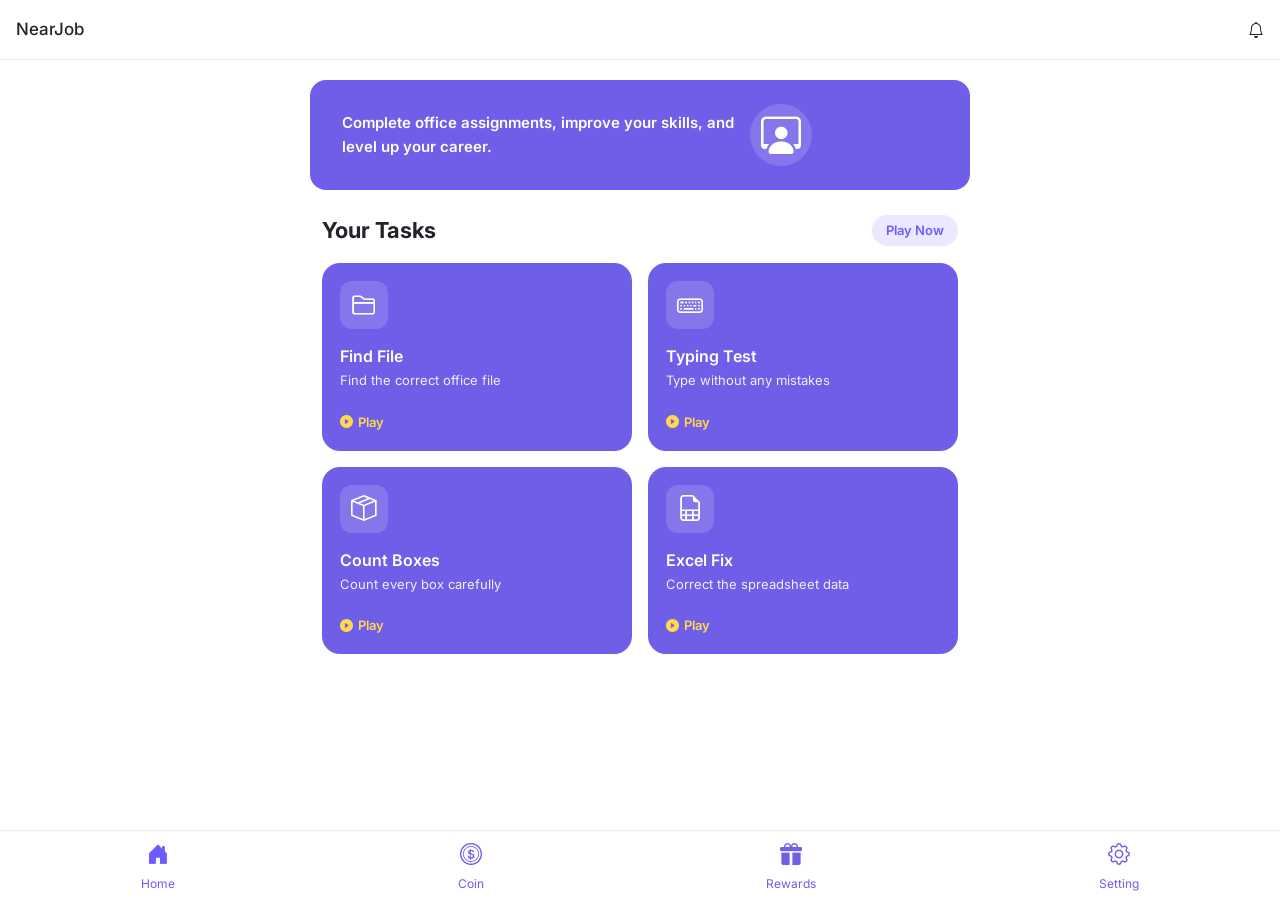
==== index.html @ ea92569c "Update index.html" ====
<!DOCTYPE html>
<html lang="en">
<head>
<meta charset="UTF-8">
<meta name="viewport" content="width=device-width,initial-scale=1,maximum-scale=1,user-scalable=no,shrink-to-fit=no,viewport-fit=cover">

<title> NearJob </title>

<link href="https://cdn.jsdelivr.net/npm/bootstrap@5.3.3/dist/css/bootstrap.min.css" rel="stylesheet">
<link rel="stylesheet" href="https://cdn.jsdelivr.net/npm/bootstrap-icons@1.11.3/font/bootstrap-icons.min.css">

<link rel="stylesheet" href="css/global.css?v=10.07.26">
<link rel="stylesheet" href="css/style.css?v=10.07.26">

</head>
<body>

<!-- Header -->

<header class="header d-flex justify-content-between align-items-center px-3 py-2">

  <!-- Brand -->
  <h1 class="brand m-0"> NearJob </h1>

  <!-- Right Icons -->
  <nav class="d-flex align-items-center gap-2">
      <!-- Notifications -->
      <a href="notifications/notifications.html" class="icon-circle position-relative">
         <i class="bi bi-bell"></i>
     </a>
  </nav>

</header>

<!----------- Banner ----------->

<section class="hero py-4">
    <div class="container">
        <div class="row align-items-center g-3">
            <div class="col-8">
                <h6 class="mb-0">Complete office assignments, improve your skills, and level up your career.</h6>
            </div>
            <div class="col-4 text-end">
                <div class="hero-avatar">
                    <i class="bi bi-person-workspace fs-1"></i>
                </div>
            </div>
        </div>
    </div>
</section>


<div class="container mt-4">

    <div class="d-flex justify-content-between align-items-center mb-3">
        <div class="section-title">  Your Tasks </div>
        <div class="section-sub-title"> Play Now </div>
    </div>


  <!-------------------------------------------------->
    <div class="row g-3">

        <div class="col-6">
            <a href="Games/Find-files.html" class="task-card">
                <div class="icon-box"> <i class="bi bi-folder2"></i> </div>
                <h6>Find File</h6>
                <p>Find the correct office file</p>
                <div class="play-small"> <i class="bi bi-play-circle-fill"></i> Play </div>
            </a>
        </div>

        <div class="col-6">
            <a href="#" class="task-card">
                <div class="icon-box"> <i class="bi bi-keyboard"></i></div>
                <h6>Typing Test</h6>
                <p>Type without any mistakes</p>
                <div class="play-small"> <i class="bi bi-play-circle-fill"></i> Play </div>
            </a>
        </div>

        <div class="col-6">
            <a href="#" class="task-card">
                <div class="icon-box">
                    <i class="bi bi-box-seam"></i>
                </div>
                <h6>Count Boxes</h6>
                <p>Count every box carefully</p>
                <div class="play-small"> <i class="bi bi-play-circle-fill"></i> Play </div>
            </a>
        </div>

        <div class="col-6">
            <a href="#" class="task-card">
                <div class="icon-box"> <i class="bi bi-file-earmark-spreadsheet"></i> </div>
                <h6>Excel Fix</h6>
                <p>Correct the spreadsheet data</p>
                <div class="play-small"> <i class="bi bi-play-circle-fill"></i> Play </div>
            </a>
        </div>

    </div>

</div>

<!-- Bottom Navigation -->

<nav class="bottom-nav">
    <a onclick="window.reload()" class="active"> <i class="bi bi-house-door-fill"></i> Home </a>
    <a href="points/coin-history.html"> <i class="bi bi-coin"></i> Coin </a>
    <a href="points/rewards.html"> <i class="bi bi-gift-fill"></i> Rewards </a>
    <a href="pages/settings.html"> <i class="bi bi-gear"></i> Setting </a>
</nav>

</body>
</html>
---- css/global.css ----
@import url('https://fonts.googleapis.com/css2?family=Inter:ital,opsz,wght@0,14..32,100..900;1,14..32,100..900&display=swap');

:root {
  /* --font-main: system-ui, -apple-system, Roboto, Arial, sans-serif; */  /*  THIS IS FOR SYSTEM FONTS */
  --font-main: "Inter", system-ui, -apple-system, BlinkMacSystemFont, sans-serif;
  
  --body-bg:#ffffff;
  --header: #FFF ;
  --border:#eeeeee;
  --text: #212529 ;

  --primary: #6F5EE8 ;
  --primary-light: #ece8ff ;
  --radius: 16px;

  --brand: #F08D39 ;

  --backbtnBg: #6F5EE8 ;
  --backbtnclr: #fff ;
  --backbtnbdr: #6F5EE8 ;
}

@media (prefers-color-scheme: dark) {
 :root {
      --body-bg: #16181d ;
      
      --header: #22252b ;
      --border:#2f3440;
      --text: #fff ;
   
      --brand: #F08D39;
   
      --backbtnBg: #F08D39 ;
      --backbtnclr: #fff ;
    }
}
/**************************************************/
* {
  margin: 0;
  padding: 0;
  box-sizing: border-box ;
  user-select: none ;
  -webkit-tap-highlight-color: transparent;
  font-optical-sizing: auto;
}

body {
  font-family: var(--font-main);
  color: var(--text);
  animation: pageOpen 0.4s ease-out;
  background: var(--body-bg) ;
}
a { text-decoration:none; color: var(--text) ; }

.newFeature {
    display: none;
}

/*****************************************************/
/*******************************************/
header {
  padding:10px 16px;
  background:var(--header);
  border-bottom:1px solid var(--border);
  position: sticky; top: 0;
  display:flex;
  align-items:center;
  gap:10px;
  height: 60px ;  z-index: 99;
  max-height: 60px ;
}
.brand { font-size: 17px;}

.back-btn{
  width:38px;
  height:38px;
  background: var(--backbtnBg);
  color: var(--backbtnclr);
  border: 2px solid var(--backbtnbdr) ;
  border-radius:10px;
  display:flex;
  align-items:center;
  justify-content:center;
  text-decoration:none;
}
.back-btn:active{ transform:scale(.96); }

.icon-circle {
  
}

/******************************************/
button, a {
  touch-action: manipulation;
}

/********** Keyframes *********/

@keyframes pageOpen {
  from {
    opacity: 0;
    transform: scale(0.96) ;
  }
  to {
    opacity: 1;
    transform: scale(1);
  }
}
---- css/style.css ----
:root {
    
}
/*************** Banner *****************/

.container { max-width:660px; }

.hero{
    margin:0 16px;
    background: var(--primary) ;
    border-radius: var(--radius) ;
    padding:20px;
    color:#fff; margin: 20px auto;
    max-width:660px;
}

.hero h6{
    line-height:1.6;
    font-weight:600;
    margin:0;
    font-size:15px;
}

.hero-avatar{
    width:62px;
    height:62px;
    border-radius:50%;
    background:rgba(255,255,255,.15);
    display:flex;
    align-items:center;
    justify-content:center;
    font-size:34px;
}

/************* Section ****************/

.section-title{
    font-weight:700;
    font-size:22px;
}

.section-sub-title{
    background: var(--primary-light);
    color:#6b5cff;
    border-radius:20px;
    font-size:13px;
    padding:6px 14px;
    text-decoration:none;
    font-weight:600;
}

/******************* Cards ****************/

.task-card{
    display:block;
    background: var(--primary);
    border-radius:18px;
    padding:18px;
    color:#fff;
    text-decoration:none;
    transition:.25s;
    height:100%;
}

.task-card:hover{
    transform: scale(0.98) ;
    color:#fff;
}

.icon-box{
    width:48px;
    height:48px;
    background:rgba(255,255,255,.15);
    border-radius:12px;
    display:flex;
    align-items:center;
    justify-content:center;
    font-size:26px;
    margin-bottom:18px;
}

.task-card h6{
    font-weight:600;
    margin-bottom:5px;
}

.task-card p{
    font-size:13px;
    opacity:.9;
    margin-bottom:18px;
}

.play-small{
    display:inline-flex;
    align-items:center;
    gap:5px;
    color:#ffd84f;
    font-size:13px;
    font-weight:600;
}

/*********** Bottom Navigation ***********/

.bottom-nav{
    position:fixed;
    left:0;
    bottom:0;
    width:100%;
    background: var(--header) ;
    border-top:1px solid var(--border);
    height:70px;
    display:flex;
    justify-content:space-around;
    align-items:center;
}

.bottom-nav a{
    color: var(--primary);
    text-decoration:none;
    display:flex;
    flex-direction:column;
    align-items:center;
    font-size:12px;
}

.bottom-nav a i{
    font-size:22px;
    margin-bottom:3px;
}

.bottom-nav .active{
    color:#6b5cff;
}
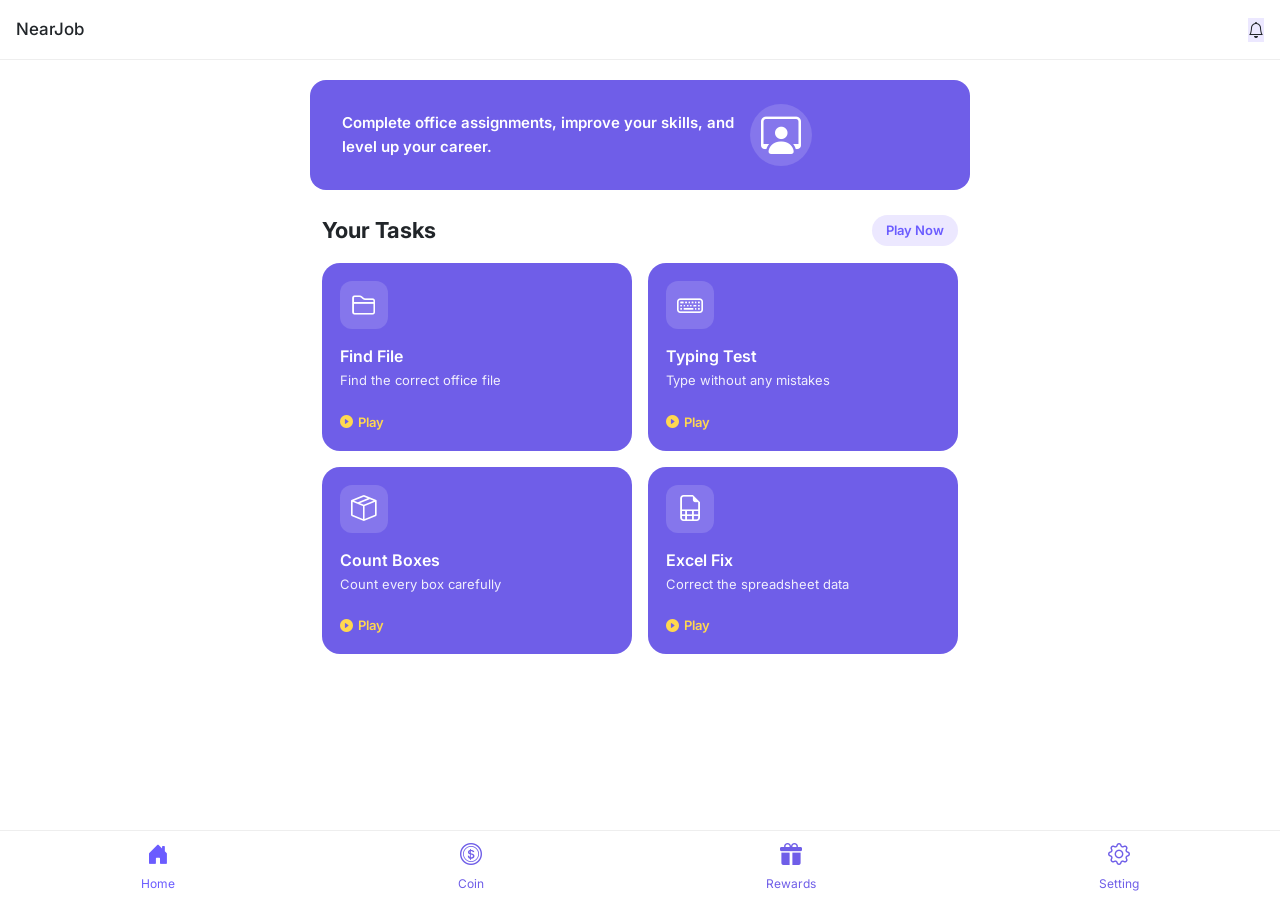
==== commit 81ca37bf: "Update index.html" ====
--- a/index.html
+++ b/index.html
@@ -71,7 +71,7 @@
         </div>
 
         <div class="col-6">
-            <a href="#" class="task-card">
+            <a href="Games/Typing.html" class="task-card">
                 <div class="icon-box"> <i class="bi bi-keyboard"></i></div>
                 <h6>Typing Test</h6>
                 <p>Type without any mistakes</p>
@@ -80,7 +80,7 @@
         </div>
 
         <div class="col-6">
-            <a href="#" class="task-card">
+            <a href="Games/count-box.html" class="task-card">
                 <div class="icon-box">
                     <i class="bi bi-box-seam"></i>
                 </div>
@@ -91,7 +91,7 @@
         </div>
 
         <div class="col-6">
-            <a href="#" class="task-card">
+            <a href="Games/exclesheet.html" class="task-card">
                 <div class="icon-box"> <i class="bi bi-file-earmark-spreadsheet"></i> </div>
                 <h6>Excel Fix</h6>
                 <p>Correct the spreadsheet data</p>
@@ -106,7 +106,7 @@
 <!-- Bottom Navigation -->
 
 <nav class="bottom-nav">
-    <a onclick="window.reload()" class="active"> <i class="bi bi-house-door-fill"></i> Home </a>
+    <a onclick="location.reload()" class="active"> <i class="bi bi-house-door-fill"></i> Home </a>
     <a href="points/coin-history.html"> <i class="bi bi-coin"></i> Coin </a>
     <a href="points/rewards.html"> <i class="bi bi-gift-fill"></i> Rewards </a>
     <a href="pages/settings.html"> <i class="bi bi-gear"></i> Setting </a>
--- a/css/global.css
+++ b/css/global.css
@@ -15,7 +15,7 @@
   --radius: 16px;
 
   --brand: #F08D39 ;
-
+  
   --backbtnBg: #6F5EE8 ;
   --backbtnclr: #fff ;
   --backbtnbdr: #6F5EE8 ;
@@ -87,7 +87,23 @@
 .back-btn:active{ transform:scale(.96); }
 
 .icon-circle {
-  
+     background: var(--primary-light) ;
+}
+
+.header-badge{
+    display:flex;
+    align-items:center;
+    gap:6px;
+    background:#fff7df;
+    color:#d68910;
+    padding:6px 12px;
+    border-radius:50px;
+    font-weight:700;
+    border:1px solid #f5d76e;
+}
+
+.header-badge i{
+    font-size:16px;
 }
 
 /******************************************/
